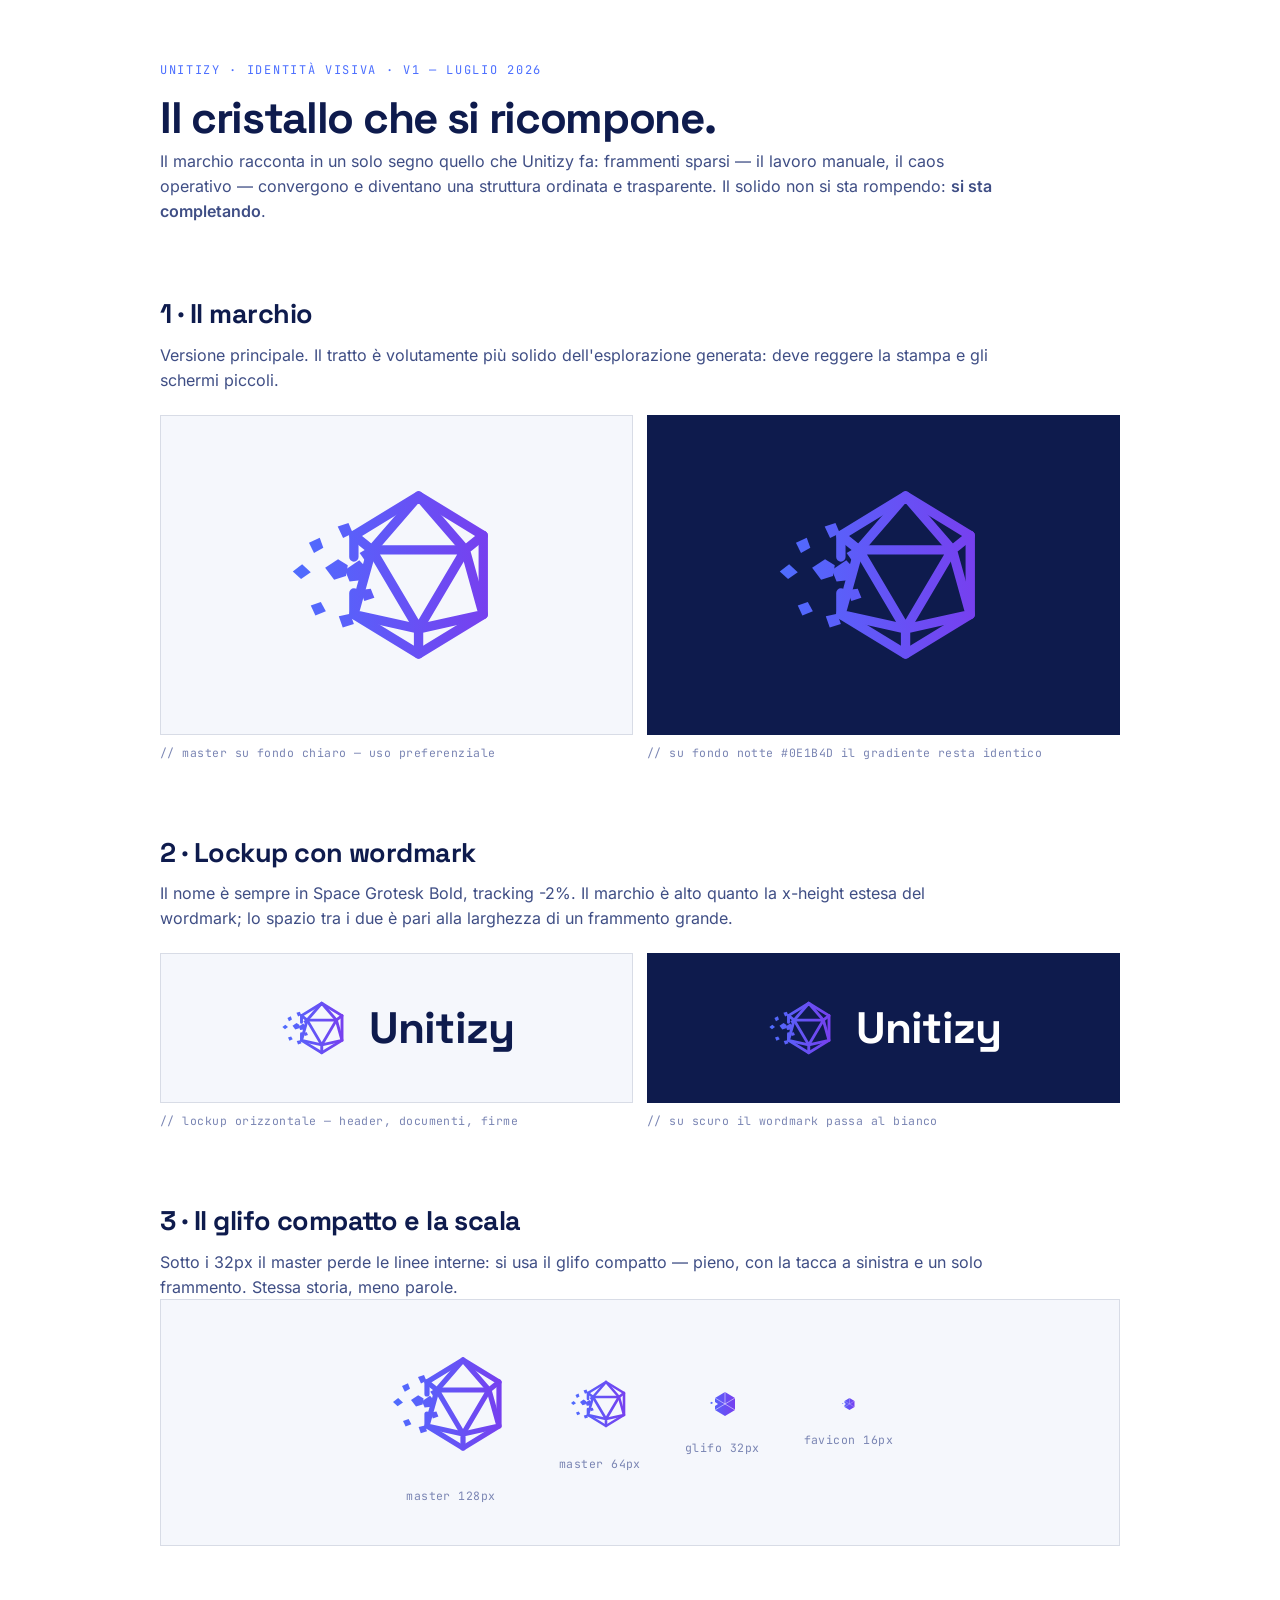
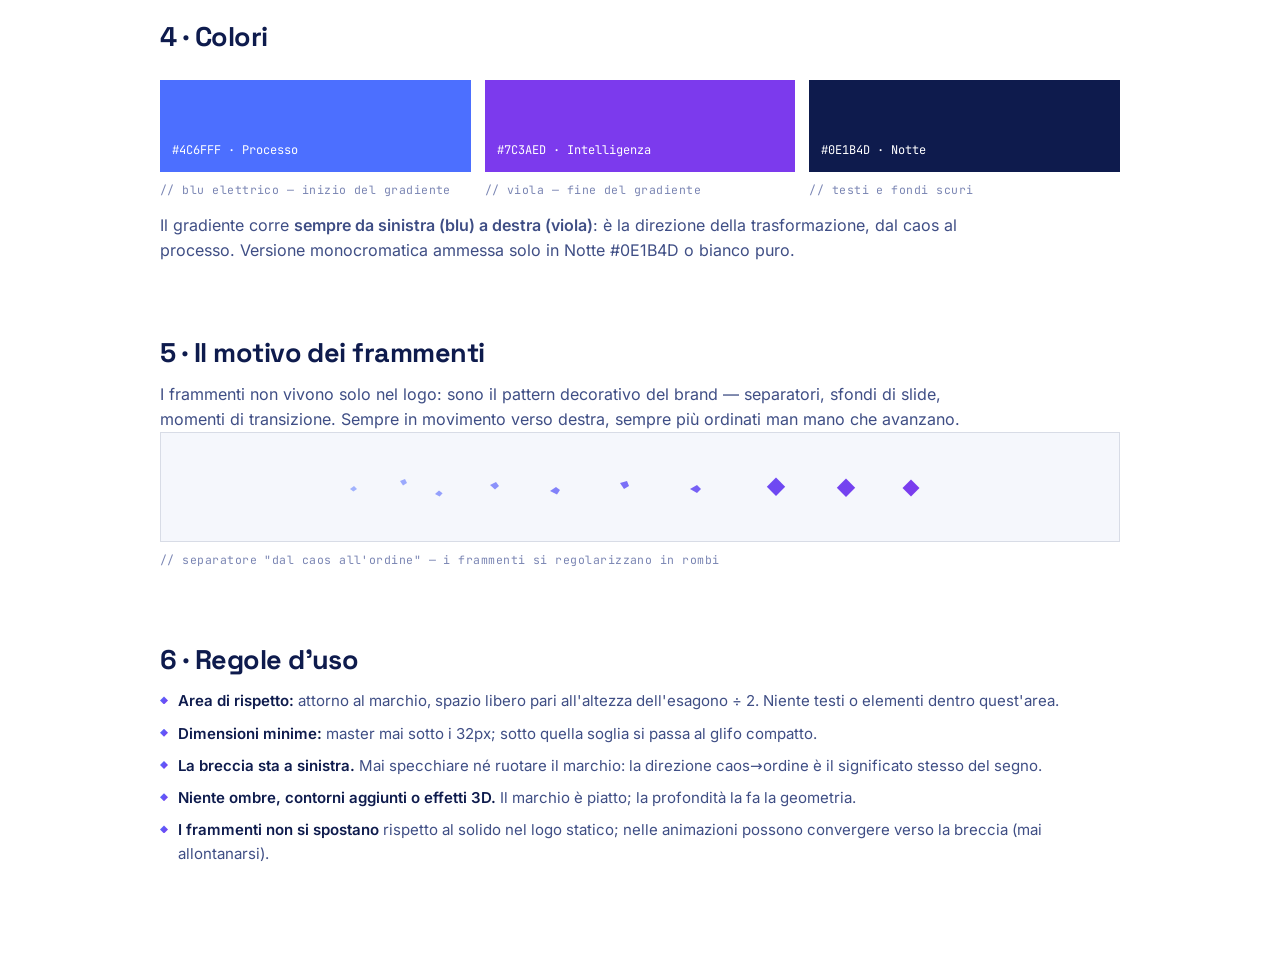
==== brand.html @ fbf6e2b4 "Nuova identità: marchio 'cristallo che si ricompone' + manuale brand - Glifo compatto in navbar, foo" ====
<!DOCTYPE html>
<html lang="it">
<head>
<meta charset="utf-8">
<meta name="viewport" content="width=device-width, initial-scale=1">
<meta name="robots" content="noindex">
<title>Unitizy — Modello di identità visiva</title>
<style>
@font-face{font-family:'Inter';font-style:normal;font-weight:400;font-display:swap;src:url(vendor/fonts/inter-400.woff2) format('woff2')}
@font-face{font-family:'Inter';font-style:normal;font-weight:600;font-display:swap;src:url(vendor/fonts/inter-600.woff2) format('woff2')}
@font-face{font-family:'JetBrains Mono';font-style:normal;font-weight:400;font-display:swap;src:url(vendor/fonts/jetbrains-mono-400.woff2) format('woff2')}
@font-face{font-family:'Space Grotesk';font-style:normal;font-weight:500;font-display:swap;src:url(vendor/fonts/space-grotesk-500.woff2) format('woff2')}
@font-face{font-family:'Space Grotesk';font-style:normal;font-weight:700;font-display:swap;src:url(vendor/fonts/space-grotesk-700.woff2) format('woff2')}
:root{--bg:#fff;--surface:#F5F7FC;--line:rgba(14,27,77,.12);--tx:#0E1B4D;--mut:#3F4E85;--dim:#7A85B3;--cy:#4C6FFF;--vi:#7C3AED;--grad:linear-gradient(120deg,#4C6FFF,#7C3AED);--dsp:'Space Grotesk',system-ui,sans-serif;--bd:'Inter',system-ui,sans-serif;--mo:'JetBrains Mono',ui-monospace,monospace}
*{box-sizing:border-box}
body{margin:0;background:var(--bg);color:var(--tx);font-family:var(--bd);-webkit-font-smoothing:antialiased;line-height:1.55}
main{max-width:1080px;margin:0 auto;padding:56px clamp(20px,5vw,60px) 90px}
h1{font-family:var(--dsp);font-weight:700;font-size:clamp(28px,4vw,44px);letter-spacing:-.03em;line-height:1.05;margin:14px 0 6px}
h2{font-family:var(--dsp);font-weight:700;font-size:clamp(20px,2.4vw,27px);letter-spacing:-.02em;margin:70px 0 6px}
.k{font-family:var(--mo);font-size:12px;letter-spacing:.14em;text-transform:uppercase;color:var(--cy)}
p.lead{color:var(--mut);max-width:52em;margin:8px 0 0}
.card{border:1px solid var(--line);background:var(--surface);padding:28px;display:flex;align-items:center;justify-content:center}
.dark{background:#0E1B4D}
.grid2{display:grid;grid-template-columns:1fr 1fr;gap:14px;margin-top:22px}
.grid3{display:grid;grid-template-columns:repeat(3,1fr);gap:14px;margin-top:22px}
.cap{font-family:var(--mo);font-size:11.5px;color:var(--dim);margin-top:9px;letter-spacing:.04em}
.sw{height:92px;display:flex;align-items:flex-end;padding:12px;color:#fff;font-family:var(--mo);font-size:12px}
.rule{display:flex;gap:10px;align-items:flex-start;margin:9px 0;color:var(--mut);font-size:15px}
.rule b{color:var(--tx)}
.dot{flex:none;margin-top:7px;width:8px;height:8px;background:var(--grad);clip-path:polygon(50% 0,100% 50%,50% 100%,0 50%)}
@media(max-width:720px){.grid2,.grid3{grid-template-columns:1fr}}
</style>
</head>
<body>
<main>
<span class="k">Unitizy · Identità visiva · v1 — luglio 2026</span>
<h1>Il cristallo che si ricompone.</h1>
<p class="lead">Il marchio racconta in un solo segno quello che Unitizy fa: frammenti sparsi — il lavoro manuale, il caos operativo — convergono e diventano una struttura ordinata e trasparente. Il solido non si sta rompendo: <b>si sta completando</b>.</p>

<!-- ══════════ MASTER ══════════ -->
<h2>1 · Il marchio</h2>
<p class="lead">Versione principale. Il tratto è volutamente più solido dell'esplorazione generata: deve reggere la stampa e gli schermi piccoli.</p>
<svg width="0" height="0" style="position:absolute" aria-hidden="true">
  <defs>
    <linearGradient id="ug" gradientUnits="userSpaceOnUse" x1="0" y1="32" x2="64" y2="32">
      <stop offset="0" stop-color="#4C6FFF"/><stop offset="1" stop-color="#7C3AED"/>
    </linearGradient>
    <!-- GLIFO MASTER: icosaedro outline con breccia a sinistra + frammenti in arrivo -->
    <g id="u-mark">
      <g fill="url(#ug)">
        <path d="M3 31l2.6-2 2.4 2.2-2.7 1.9z"/>
        <path d="M7.5 23l3-1.4 1 2.8-2.6 1.5z"/>
        <path d="M8 40.5l2.8-1 1.4 2.6-2.9 1.2z"/>
        <path d="M12 30l3.6-2.4 2.7 1.7-.5 3-3.3 1z"/>
        <path d="M15.5 18.5l3-1 1.2 2.9-2.7 1.3z"/>
        <path d="M15.8 43.5l3.2-.7 1 2.8-3.1 1z"/>
        <path d="M17.5 30.6l4-2.7 2.2 2.3-1.3 3.2-3.6.4z"/>
        <path d="M21.6 25.9l2.7-1.6 1.5 2.4-2.5 1.6z"/>
        <path d="M21.8 36.2l2.9-.4 1 2.5-2.8.9z"/>
      </g>
      <g fill="none" stroke="url(#ug)" stroke-width="2.6" stroke-linejoin="round" stroke-linecap="round">
        <path d="M38 10 L56 21 L56 43 L38 54 L20 43 L20 37 M20 27 L20 21 L38 10"/>
        <path d="M25 25 L51 25 L38 47 Z"/>
        <path d="M38 10 L25 25 M38 10 L51 25 M20 21 L25 25 M56 21 L51 25 M20 43 L25 25 M20 43 L38 47 M38 54 L38 47 M56 43 L38 47 M56 43 L51 25"/>
      </g>
    </g>
    <!-- GLIFO COMPATTO (favicon / dimensioni piccole): pieno, con tacca -->
    <g id="u-glyph">
      <path d="M38 8 L58 20 V44 L38 56 L18 44 V36 L24 32 L18 28 V20 Z" fill="url(#ug)"/>
      <path d="M38 8 V32 M38 32 L18 44 M38 32 L58 44 M38 32 L18 20 M38 32 L58 20" stroke="#fff" stroke-opacity=".5" stroke-width="2" fill="none"/>
      <path d="M8 30l3.4-2.4 2.6 2.4-3 2.2z" fill="url(#ug)"/>
    </g>
  </defs>
</svg>
<div class="grid2">
  <div>
    <div class="card" style="padding:44px"><svg width="230" height="230" viewBox="0 0 64 64" role="img" aria-label="Marchio Unitizy"><use href="#u-mark"/></svg></div>
    <div class="cap">// master su fondo chiaro — uso preferenziale</div>
  </div>
  <div>
    <div class="card dark" style="padding:44px"><svg width="230" height="230" viewBox="0 0 64 64"><use href="#u-mark"/></svg></div>
    <div class="cap">// su fondo notte #0E1B4D il gradiente resta identico</div>
  </div>
</div>

<!-- ══════════ LOCKUP ══════════ -->
<h2>2 · Lockup con wordmark</h2>
<p class="lead">Il nome è sempre in Space Grotesk Bold, tracking -2%. Il marchio è alto quanto la x-height estesa del wordmark; lo spazio tra i due è pari alla larghezza di un frammento grande.</p>
<div class="grid2">
  <div>
    <div class="card" style="gap:18px;padding:38px">
      <svg width="72" height="72" viewBox="0 0 64 64"><use href="#u-mark"/></svg>
      <span style="font-family:var(--dsp);font-weight:700;font-size:44px;letter-spacing:-.02em">Unitizy</span>
    </div>
    <div class="cap">// lockup orizzontale — header, documenti, firme</div>
  </div>
  <div>
    <div class="card dark" style="gap:18px;padding:38px">
      <svg width="72" height="72" viewBox="0 0 64 64"><use href="#u-mark"/></svg>
      <span style="font-family:var(--dsp);font-weight:700;font-size:44px;letter-spacing:-.02em;color:#fff">Unitizy</span>
    </div>
    <div class="cap">// su scuro il wordmark passa al bianco</div>
  </div>
</div>

<!-- ══════════ SCALA ══════════ -->
<h2>3 · Il glifo compatto e la scala</h2>
<p class="lead">Sotto i 32px il master perde le linee interne: si usa il glifo compatto — pieno, con la tacca a sinistra e un solo frammento. Stessa storia, meno parole.</p>
<div class="card" style="gap:44px;padding:40px;flex-wrap:wrap">
  <span style="display:flex;flex-direction:column;align-items:center;gap:10px"><svg width="128" height="128" viewBox="0 0 64 64"><use href="#u-mark"/></svg><span class="cap">master 128px</span></span>
  <span style="display:flex;flex-direction:column;align-items:center;gap:10px"><svg width="64" height="64" viewBox="0 0 64 64"><use href="#u-mark"/></svg><span class="cap">master 64px</span></span>
  <span style="display:flex;flex-direction:column;align-items:center;gap:10px"><svg width="32" height="32" viewBox="0 0 64 64"><use href="#u-glyph"/></svg><span class="cap">glifo 32px</span></span>
  <span style="display:flex;flex-direction:column;align-items:center;gap:10px"><svg width="16" height="16" viewBox="0 0 64 64"><use href="#u-glyph"/></svg><span class="cap">favicon 16px</span></span>
</div>

<!-- ══════════ COLORI ══════════ -->
<h2>4 · Colori</h2>
<div class="grid3">
  <div><div class="sw" style="background:#4C6FFF">#4C6FFF · Processo</div><div class="cap">// blu elettrico — inizio del gradiente</div></div>
  <div><div class="sw" style="background:#7C3AED">#7C3AED · Intelligenza</div><div class="cap">// viola — fine del gradiente</div></div>
  <div><div class="sw" style="background:#0E1B4D">#0E1B4D · Notte</div><div class="cap">// testi e fondi scuri</div></div>
</div>
<p class="lead" style="margin-top:14px">Il gradiente corre <b>sempre da sinistra (blu) a destra (viola)</b>: è la direzione della trasformazione, dal caos al processo. Versione monocromatica ammessa solo in Notte #0E1B4D o bianco puro.</p>

<!-- ══════════ MOTIF ══════════ -->
<h2>5 · Il motivo dei frammenti</h2>
<p class="lead">I frammenti non vivono solo nel logo: sono il pattern decorativo del brand — separatori, sfondi di slide, momenti di transizione. Sempre in movimento verso destra, sempre più ordinati man mano che avanzano.</p>
<div class="card" style="padding:34px">
  <svg width="100%" height="40" viewBox="0 0 600 40" preserveAspectRatio="xMidYMid meet">
    <defs><linearGradient id="mg" gradientUnits="userSpaceOnUse" x1="0" y1="20" x2="600" y2="20"><stop offset="0" stop-color="#4C6FFF"/><stop offset="1" stop-color="#7C3AED"/></linearGradient></defs>
    <g fill="url(#mg)">
      <path d="M10 22l4-3 3 3-3.6 2.6z" opacity=".5"/><path d="M60 14l5-2 2 4-4 2.4z" opacity=".55"/><path d="M95 27l4-3.4 3.6 2.6-3 3.4z" opacity=".6"/><path d="M150 18l6-3 3 4-4 3.4z" opacity=".68"/><path d="M210 24l6-4 4 3-3 4.4z" opacity=".76"/><path d="M280 16l7-2 2 5-5 3z" opacity=".84"/><path d="M350 22l7-4 4 4-4 4z" opacity=".9"/>
      <rect x="430" y="13" width="13" height="13" transform="rotate(45 436 19)"/><rect x="500" y="14" width="13" height="13" transform="rotate(45 506 20)"/><rect x="565" y="15" width="12" height="12" transform="rotate(45 571 21)"/>
    </g>
  </svg>
</div>
<div class="cap">// separatore "dal caos all'ordine" — i frammenti si regolarizzano in rombi</div>

<!-- ══════════ REGOLE ══════════ -->
<h2>6 · Regole d'uso</h2>
<div class="rule"><span class="dot"></span><span><b>Area di rispetto:</b> attorno al marchio, spazio libero pari all'altezza dell'esagono ÷ 2. Niente testi o elementi dentro quest'area.</span></div>
<div class="rule"><span class="dot"></span><span><b>Dimensioni minime:</b> master mai sotto i 32px; sotto quella soglia si passa al glifo compatto.</span></div>
<div class="rule"><span class="dot"></span><span><b>La breccia sta a sinistra.</b> Mai specchiare né ruotare il marchio: la direzione caos→ordine è il significato stesso del segno.</span></div>
<div class="rule"><span class="dot"></span><span><b>Niente ombre, contorni aggiunti o effetti 3D.</b> Il marchio è piatto; la profondità la fa la geometria.</span></div>
<div class="rule"><span class="dot"></span><span><b>I frammenti non si spostano</b> rispetto al solido nel logo statico; nelle animazioni possono convergere verso la breccia (mai allontanarsi).</span></div>
</main>
</body>
</html>
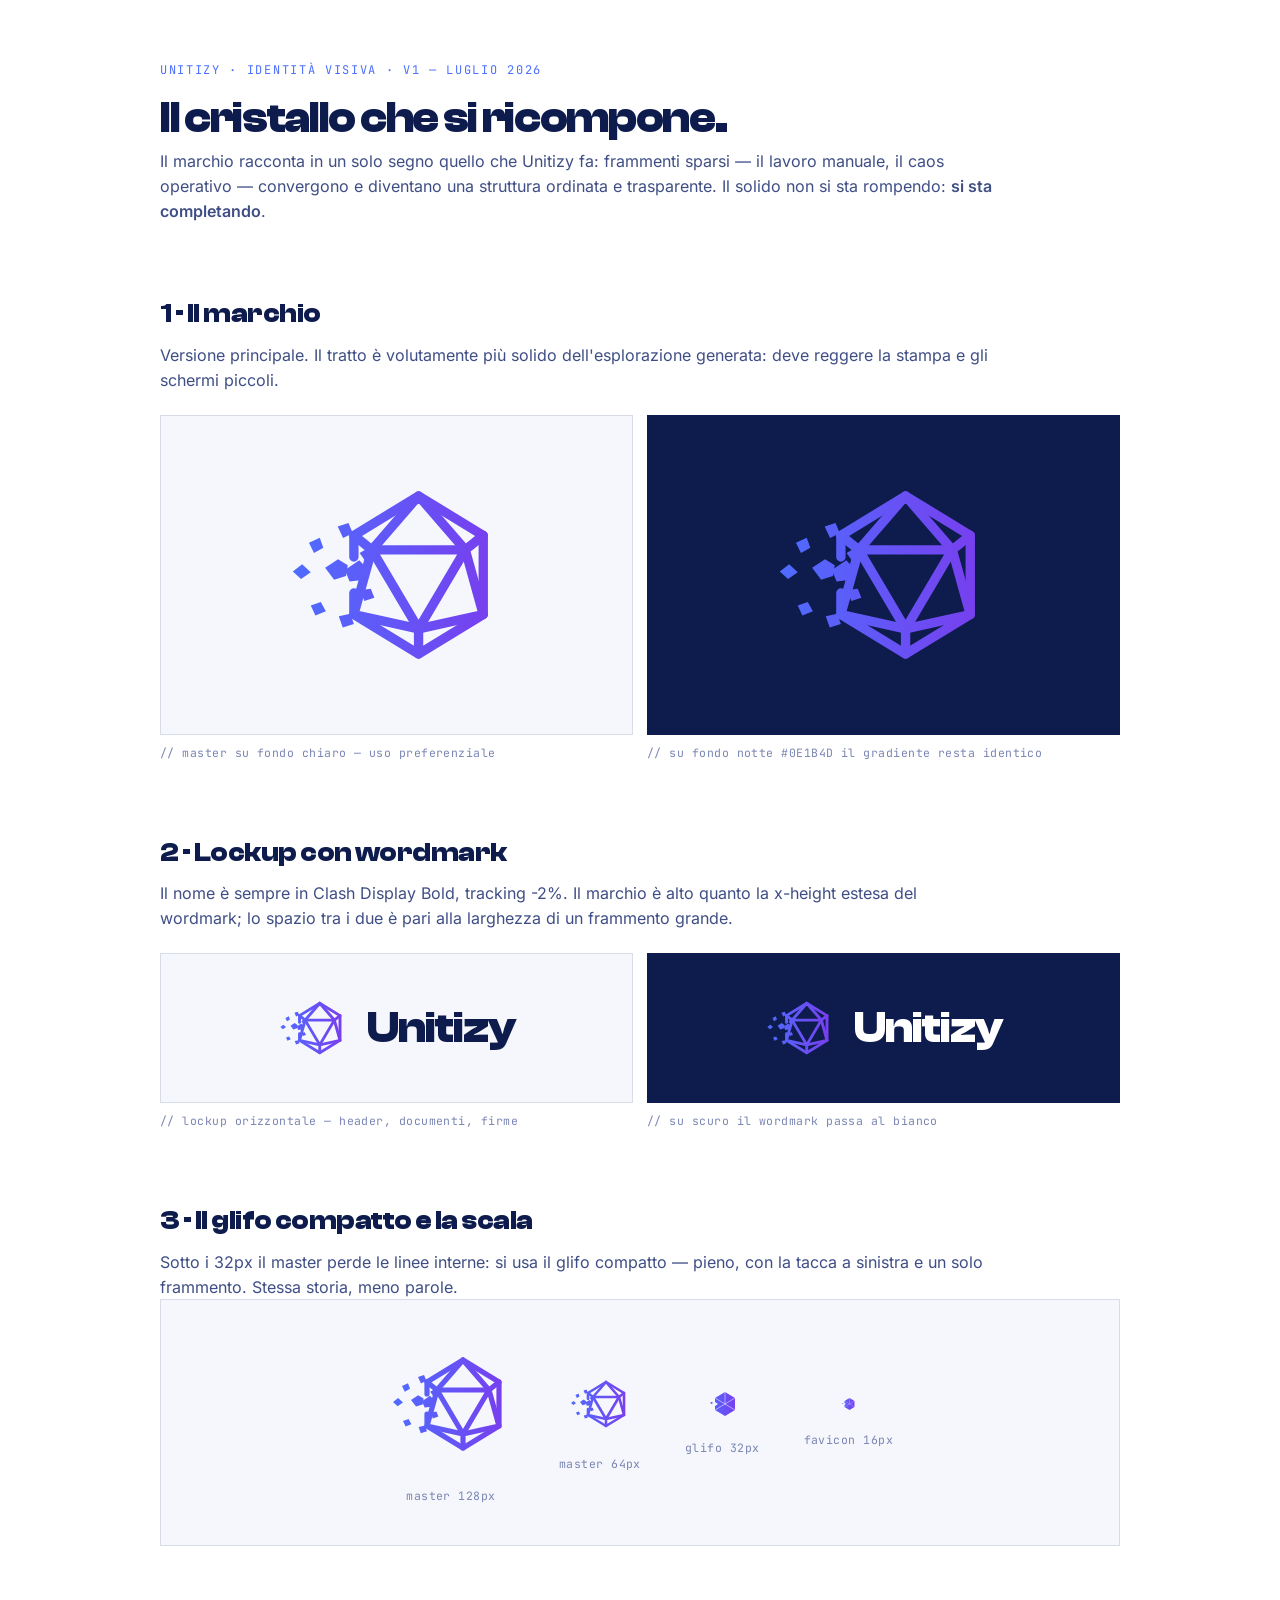
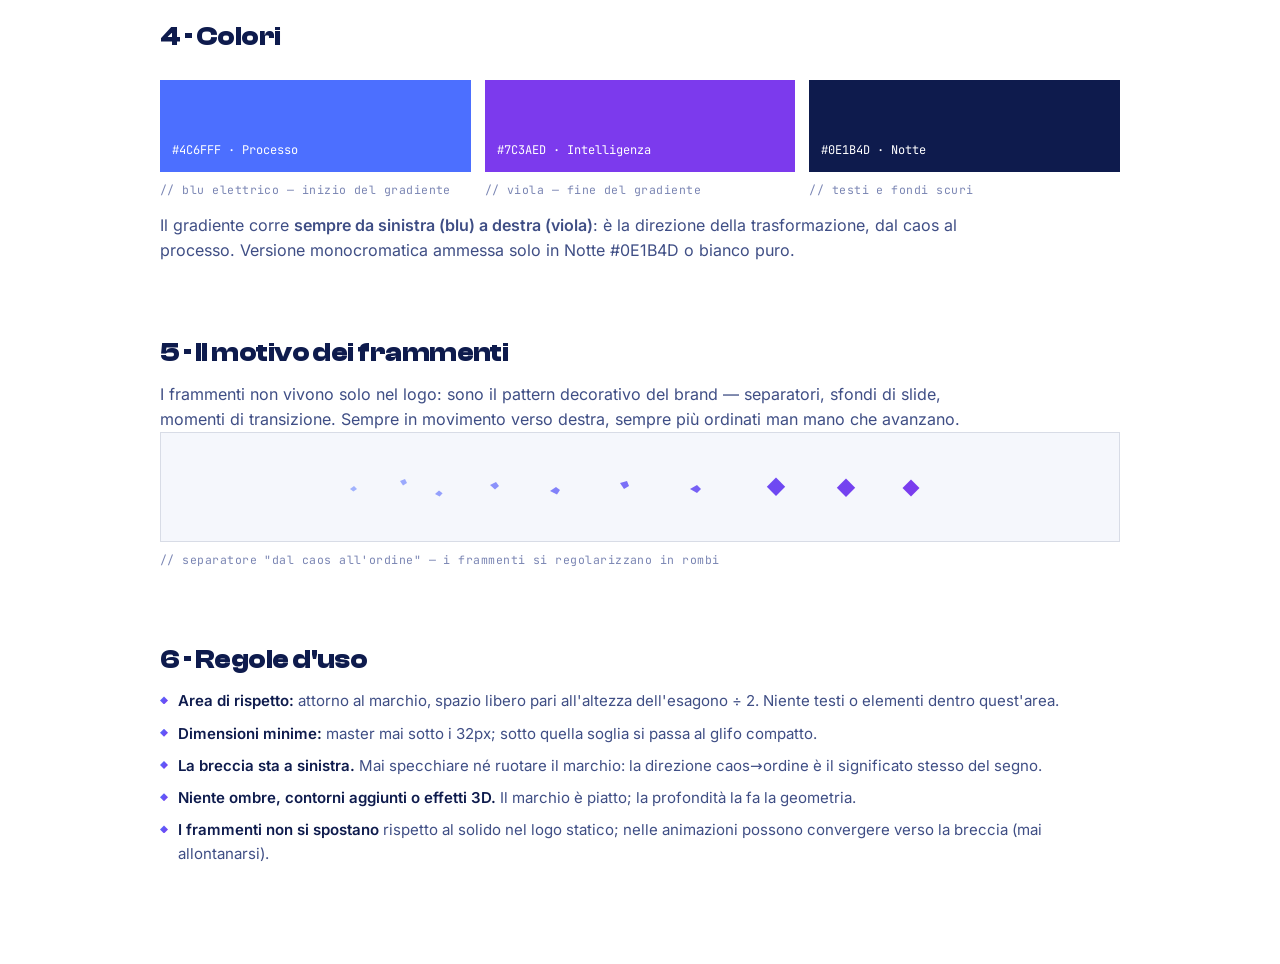
==== commit dc46d099: "Hero centrata, display font Clash Display e logo navbar animato (regola 5) - Hero a colonna centrata" ====
--- a/brand.html
+++ b/brand.html
@@ -9,9 +9,9 @@
 @font-face{font-family:'Inter';font-style:normal;font-weight:400;font-display:swap;src:url(vendor/fonts/inter-400.woff2) format('woff2')}
 @font-face{font-family:'Inter';font-style:normal;font-weight:600;font-display:swap;src:url(vendor/fonts/inter-600.woff2) format('woff2')}
 @font-face{font-family:'JetBrains Mono';font-style:normal;font-weight:400;font-display:swap;src:url(vendor/fonts/jetbrains-mono-400.woff2) format('woff2')}
-@font-face{font-family:'Space Grotesk';font-style:normal;font-weight:500;font-display:swap;src:url(vendor/fonts/space-grotesk-500.woff2) format('woff2')}
-@font-face{font-family:'Space Grotesk';font-style:normal;font-weight:700;font-display:swap;src:url(vendor/fonts/space-grotesk-700.woff2) format('woff2')}
-:root{--bg:#fff;--surface:#F5F7FC;--line:rgba(14,27,77,.12);--tx:#0E1B4D;--mut:#3F4E85;--dim:#7A85B3;--cy:#4C6FFF;--vi:#7C3AED;--grad:linear-gradient(120deg,#4C6FFF,#7C3AED);--dsp:'Space Grotesk',system-ui,sans-serif;--bd:'Inter',system-ui,sans-serif;--mo:'JetBrains Mono',ui-monospace,monospace}
+@font-face{font-family:'Clash Display';font-style:normal;font-weight:500;font-display:swap;src:url(vendor/fonts/clash-display-500.woff2) format('woff2')}
+@font-face{font-family:'Clash Display';font-style:normal;font-weight:700;font-display:swap;src:url(vendor/fonts/clash-display-700.woff2) format('woff2')}
+:root{--bg:#fff;--surface:#F5F7FC;--line:rgba(14,27,77,.12);--tx:#0E1B4D;--mut:#3F4E85;--dim:#7A85B3;--cy:#4C6FFF;--vi:#7C3AED;--grad:linear-gradient(120deg,#4C6FFF,#7C3AED);--dsp:'Clash Display',system-ui,sans-serif;--bd:'Inter',system-ui,sans-serif;--mo:'JetBrains Mono',ui-monospace,monospace}
 *{box-sizing:border-box}
 body{margin:0;background:var(--bg);color:var(--tx);font-family:var(--bd);-webkit-font-smoothing:antialiased;line-height:1.55}
 main{max-width:1080px;margin:0 auto;padding:56px clamp(20px,5vw,60px) 90px}
@@ -85,7 +85,7 @@
 
 <!-- ══════════ LOCKUP ══════════ -->
 <h2>2 · Lockup con wordmark</h2>
-<p class="lead">Il nome è sempre in Space Grotesk Bold, tracking -2%. Il marchio è alto quanto la x-height estesa del wordmark; lo spazio tra i due è pari alla larghezza di un frammento grande.</p>
+<p class="lead">Il nome è sempre in Clash Display Bold, tracking -2%. Il marchio è alto quanto la x-height estesa del wordmark; lo spazio tra i due è pari alla larghezza di un frammento grande.</p>
 <div class="grid2">
   <div>
     <div class="card" style="gap:18px;padding:38px">
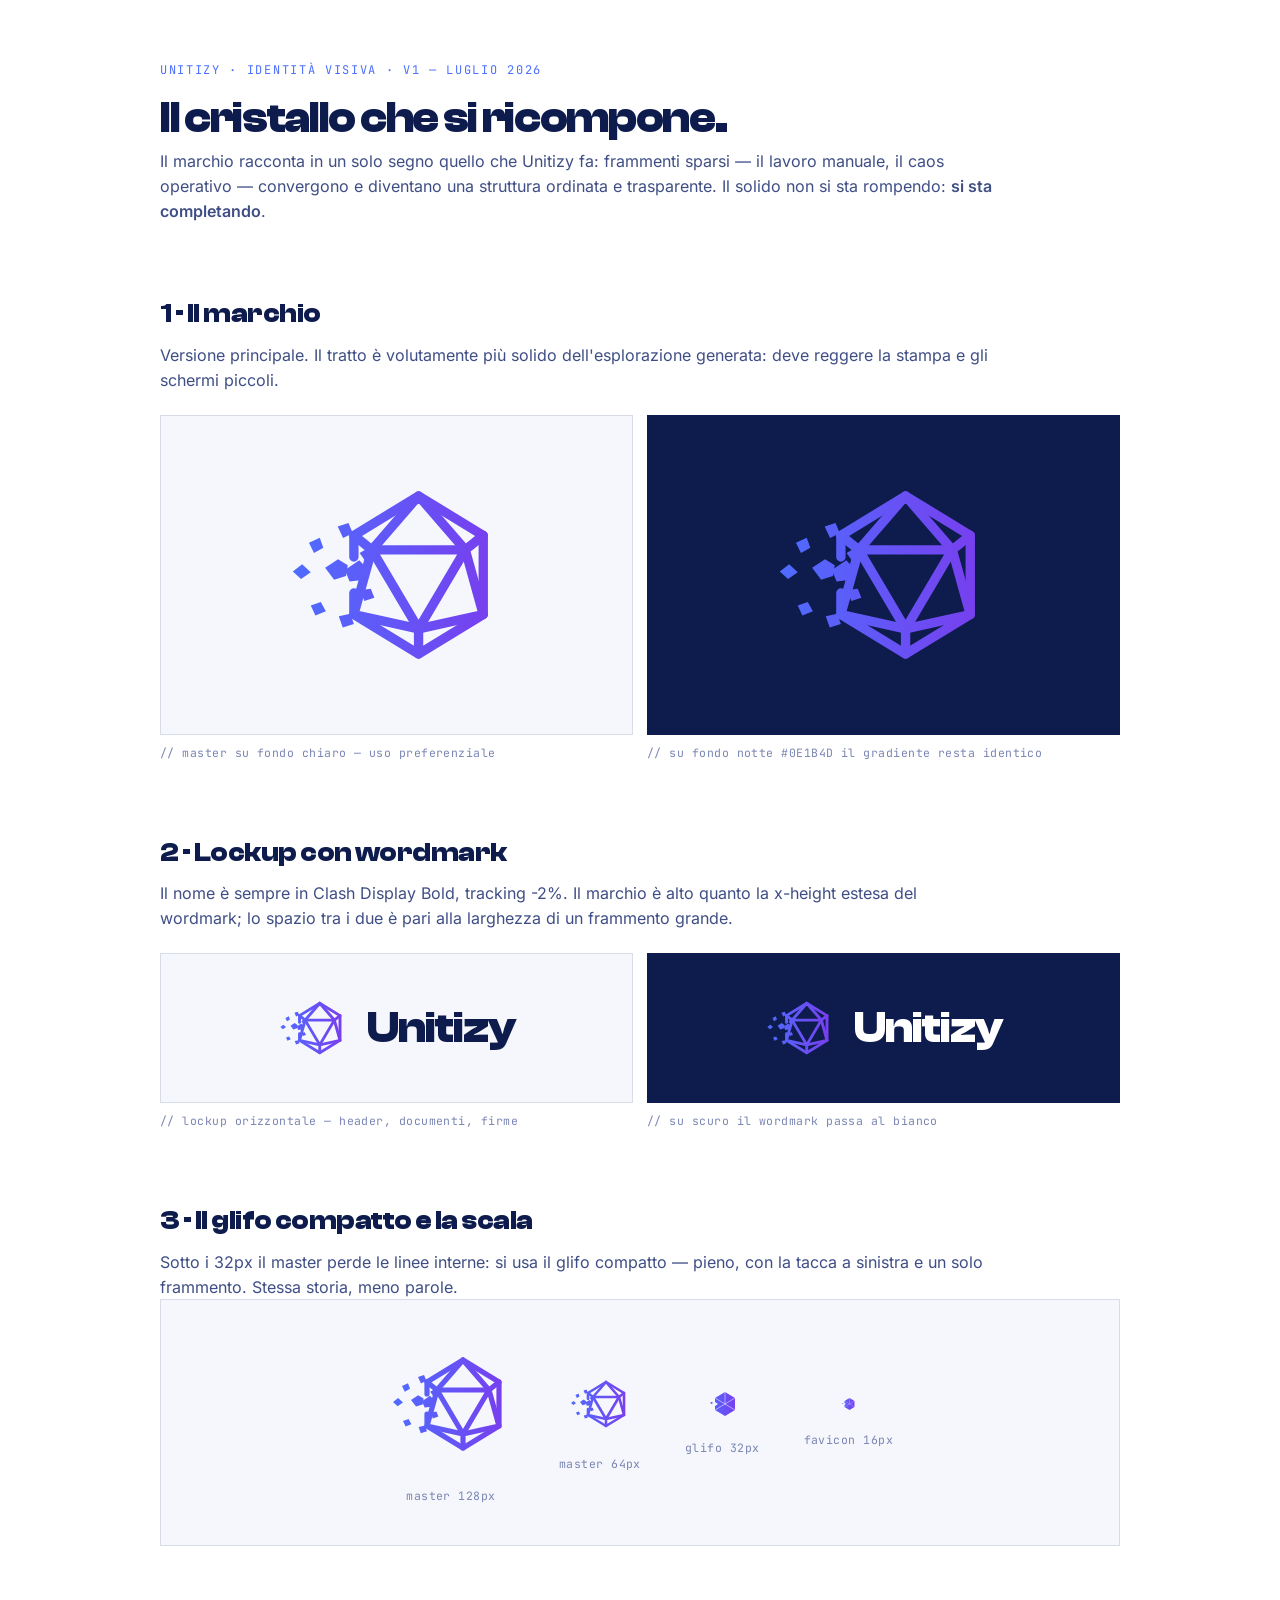
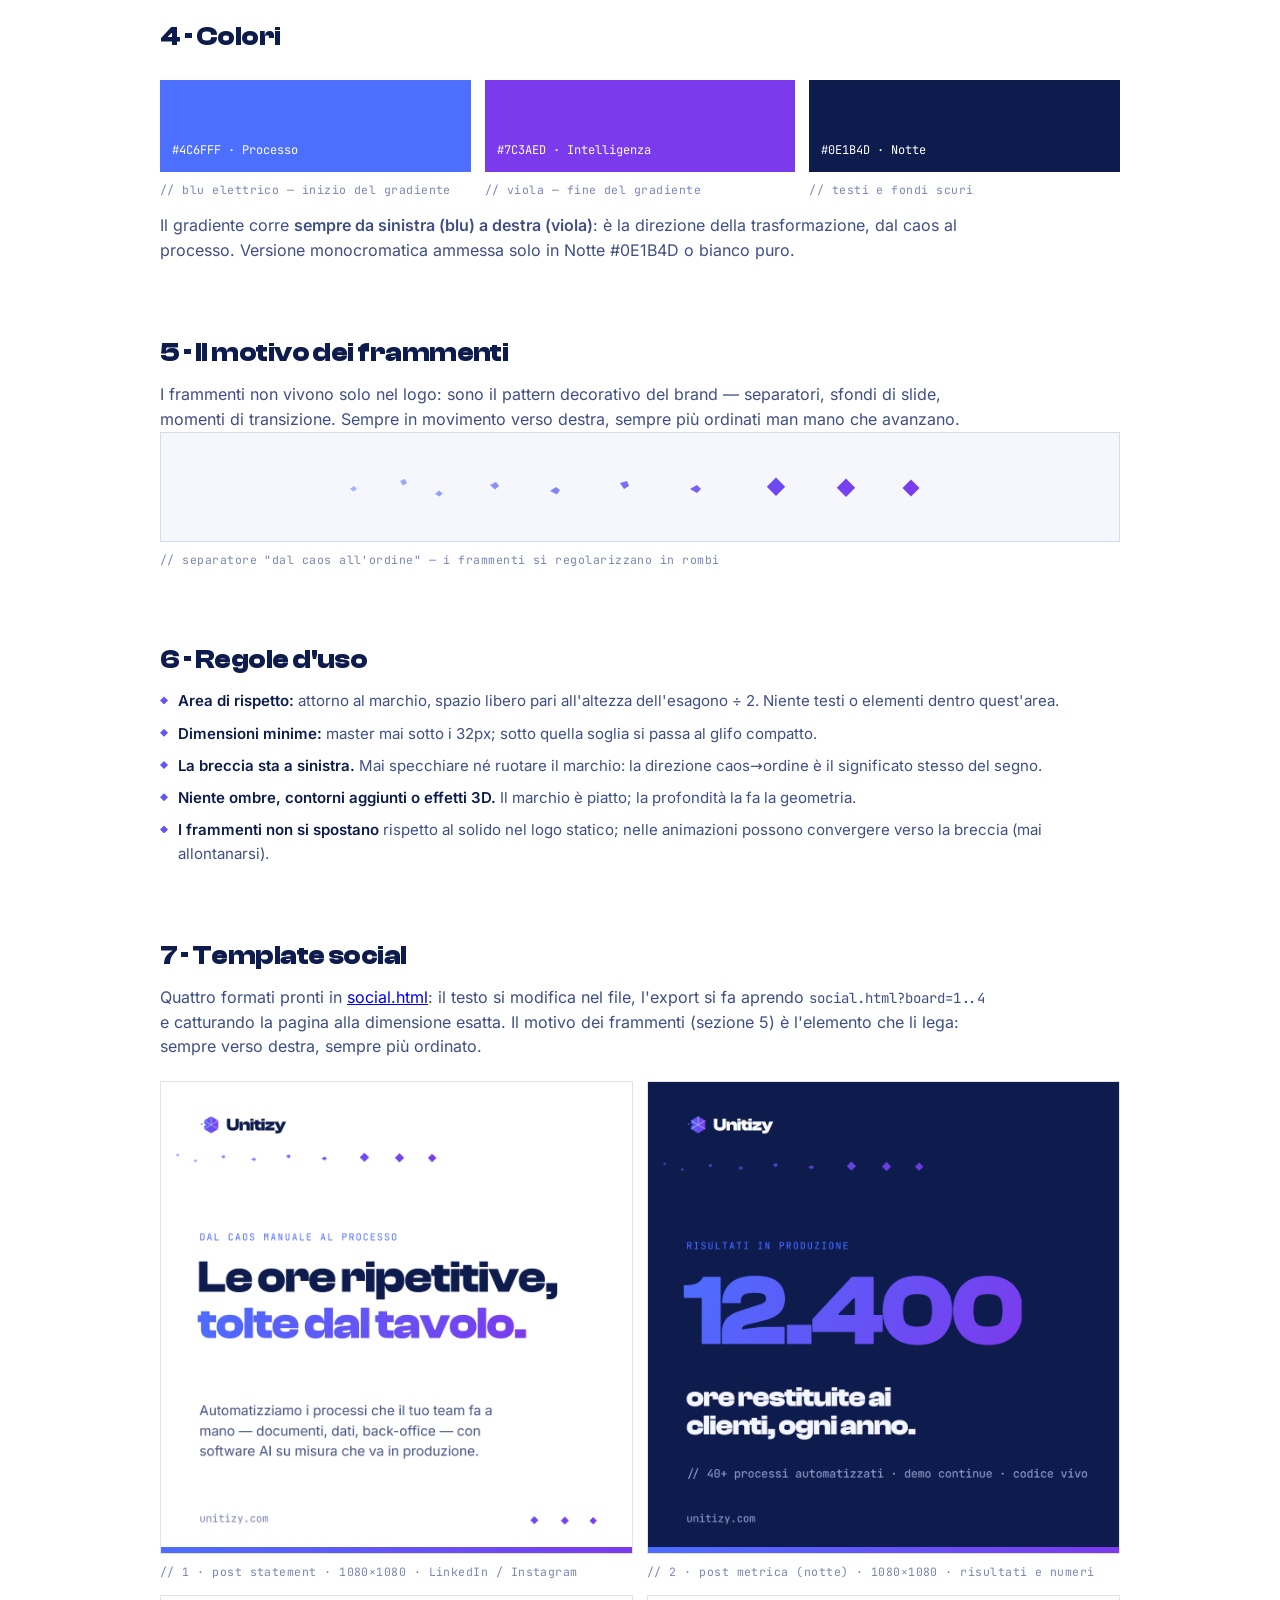
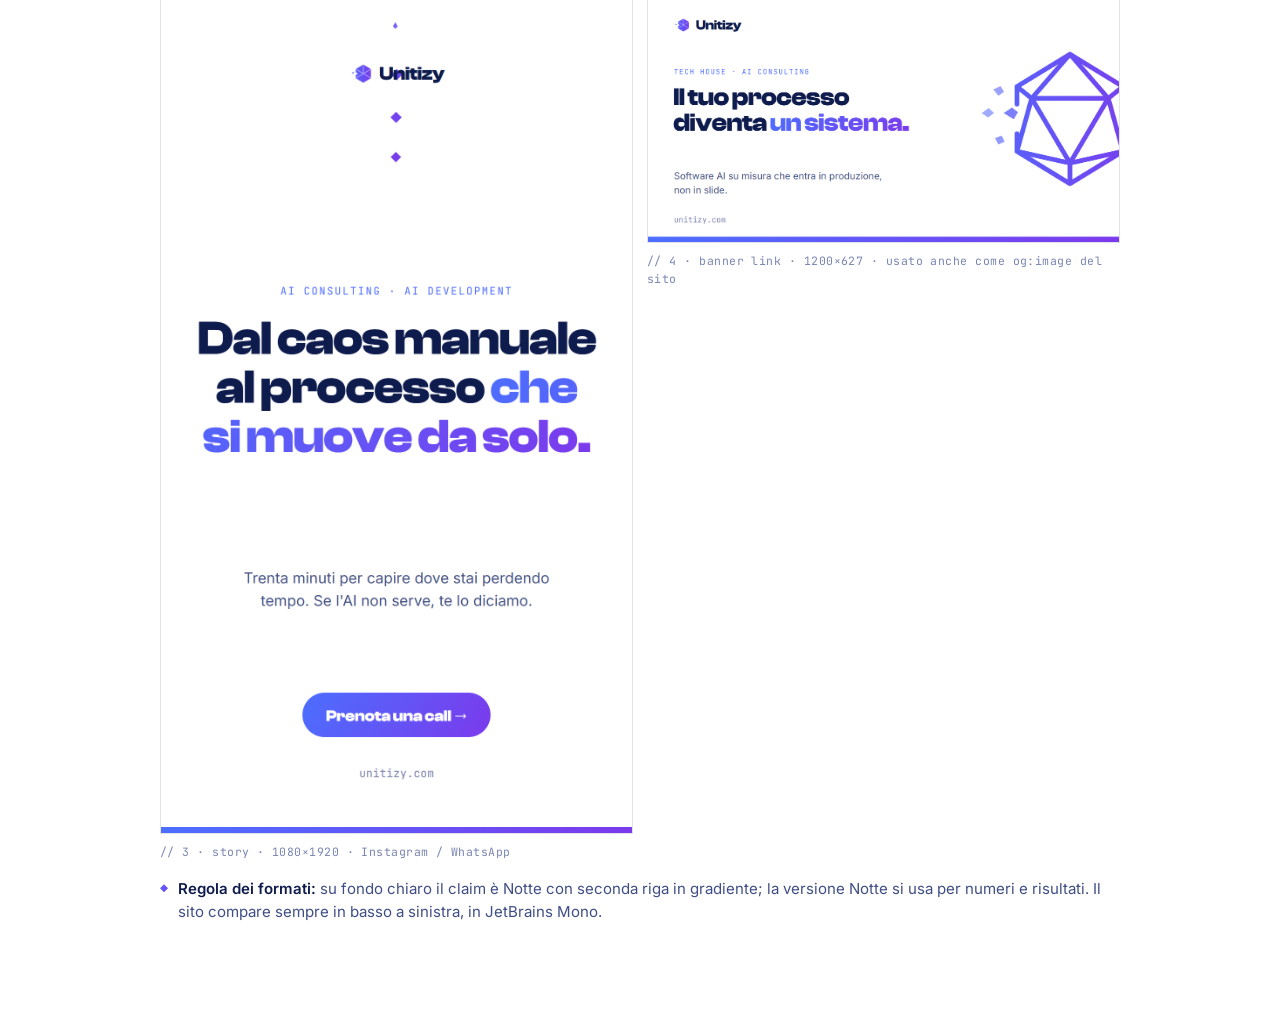
==== commit 1c7e9b61: "Brand manual: sezione 7 template social + meta Open Graph sul sito - brand.html documenta i 4 format" ====
--- a/brand.html
+++ b/brand.html
@@ -143,6 +143,17 @@
 <div class="rule"><span class="dot"></span><span><b>La breccia sta a sinistra.</b> Mai specchiare né ruotare il marchio: la direzione caos→ordine è il significato stesso del segno.</span></div>
 <div class="rule"><span class="dot"></span><span><b>Niente ombre, contorni aggiunti o effetti 3D.</b> Il marchio è piatto; la profondità la fa la geometria.</span></div>
 <div class="rule"><span class="dot"></span><span><b>I frammenti non si spostano</b> rispetto al solido nel logo statico; nelle animazioni possono convergere verso la breccia (mai allontanarsi).</span></div>
+
+<!-- ══════════ TEMPLATE SOCIAL ══════════ -->
+<h2>7 · Template social</h2>
+<p class="lead">Quattro formati pronti in <a href="social.html">social.html</a>: il testo si modifica nel file, l'export si fa aprendo <span style="font-family:var(--mo);font-size:14px">social.html?board=1..4</span> e catturando la pagina alla dimensione esatta. Il motivo dei frammenti (sezione 5) è l'elemento che li lega: sempre verso destra, sempre più ordinato.</p>
+<div class="grid2">
+  <div><a href="social.html?board=1"><img src="assets/social/unitizy-social-post-statement.png" alt="Post statement 1080×1080" style="width:100%;display:block;border:1px solid var(--line)"></a><div class="cap">// 1 · post statement · 1080×1080 · LinkedIn / Instagram</div></div>
+  <div><a href="social.html?board=2"><img src="assets/social/unitizy-social-post-metrica.png" alt="Post metrica 1080×1080" style="width:100%;display:block;border:1px solid var(--line)"></a><div class="cap">// 2 · post metrica (notte) · 1080×1080 · risultati e numeri</div></div>
+  <div><a href="social.html?board=3"><img src="assets/social/unitizy-social-story.png" alt="Story 1080×1920" style="width:100%;display:block;border:1px solid var(--line)"></a><div class="cap">// 3 · story · 1080×1920 · Instagram / WhatsApp</div></div>
+  <div><a href="social.html?board=4"><img src="assets/social/unitizy-social-banner-link.png" alt="Banner link 1200×627" style="width:100%;display:block;border:1px solid var(--line)"></a><div class="cap">// 4 · banner link · 1200×627 · usato anche come og:image del sito</div></div>
+</div>
+<div class="rule" style="margin-top:16px"><span class="dot"></span><span><b>Regola dei formati:</b> su fondo chiaro il claim è Notte con seconda riga in gradiente; la versione Notte si usa per numeri e risultati. Il sito compare sempre in basso a sinistra, in JetBrains Mono.</span></div>
 </main>
 </body>
 </html>
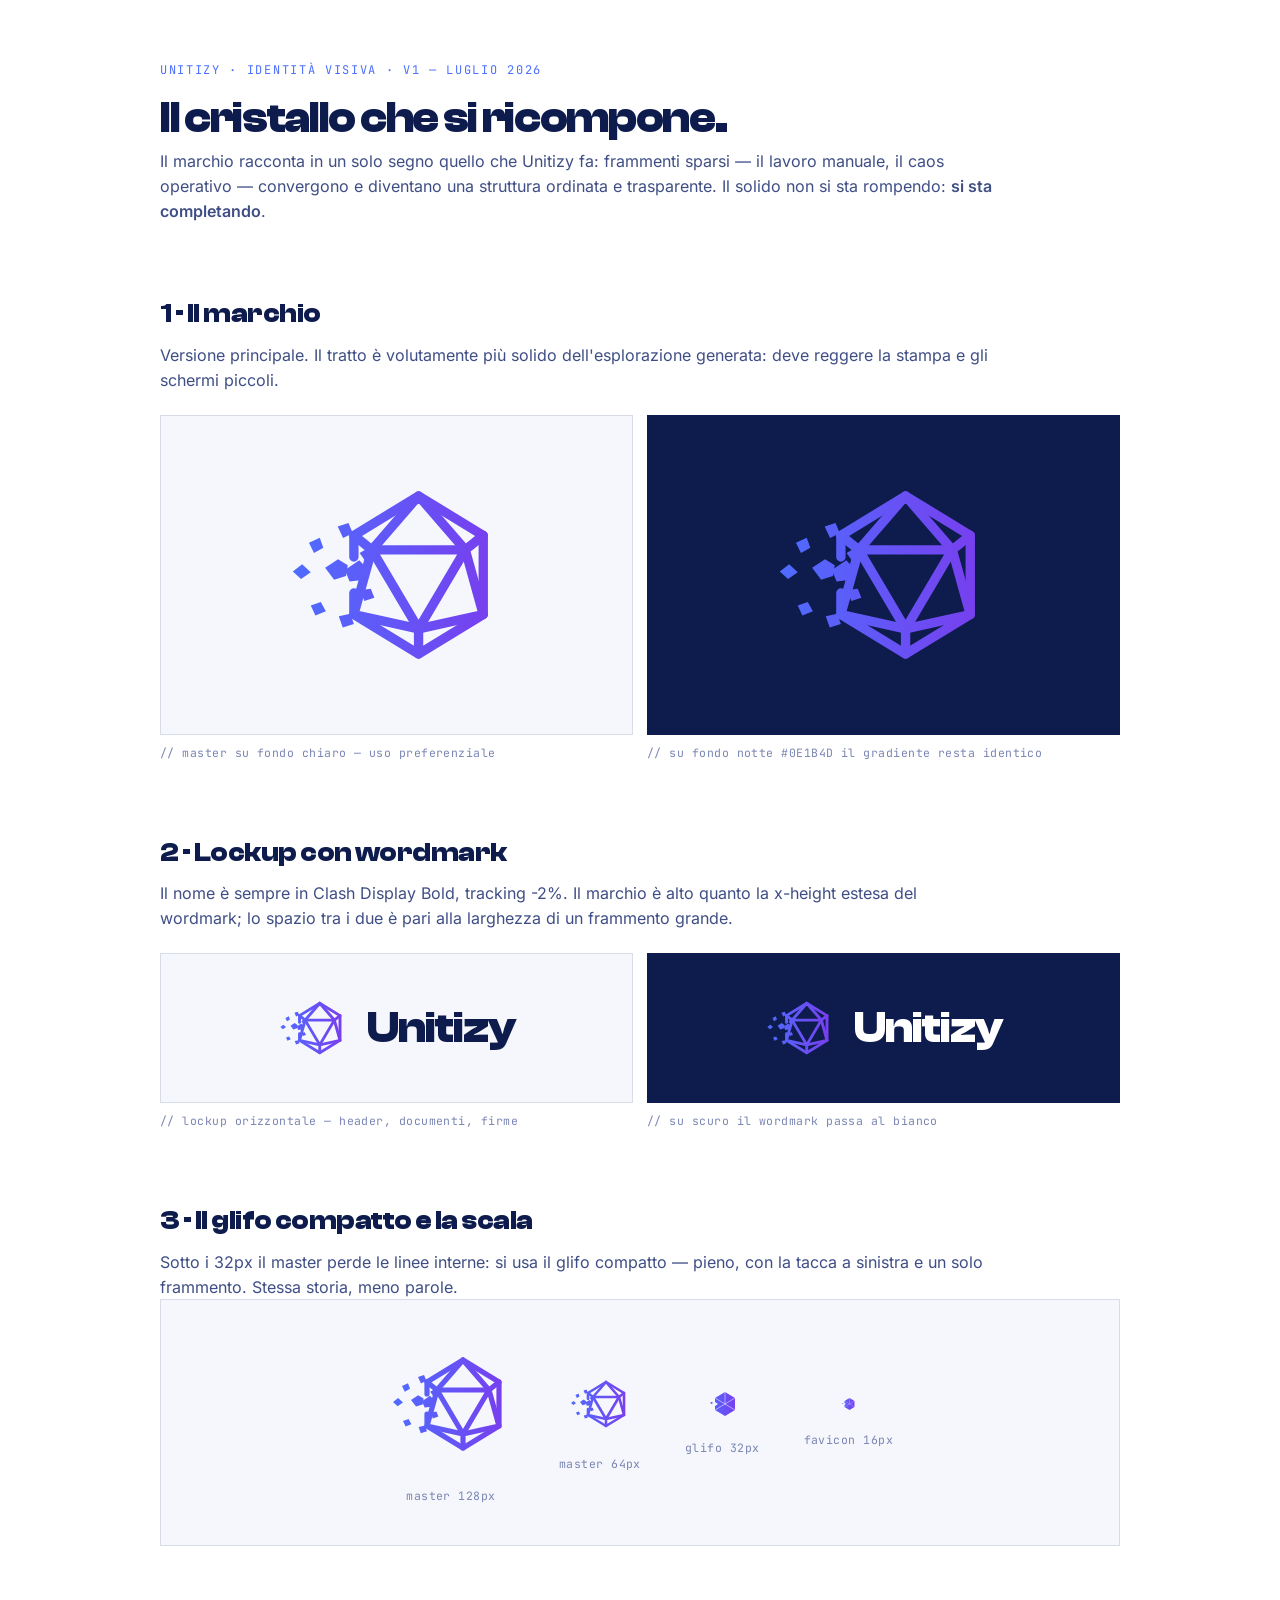
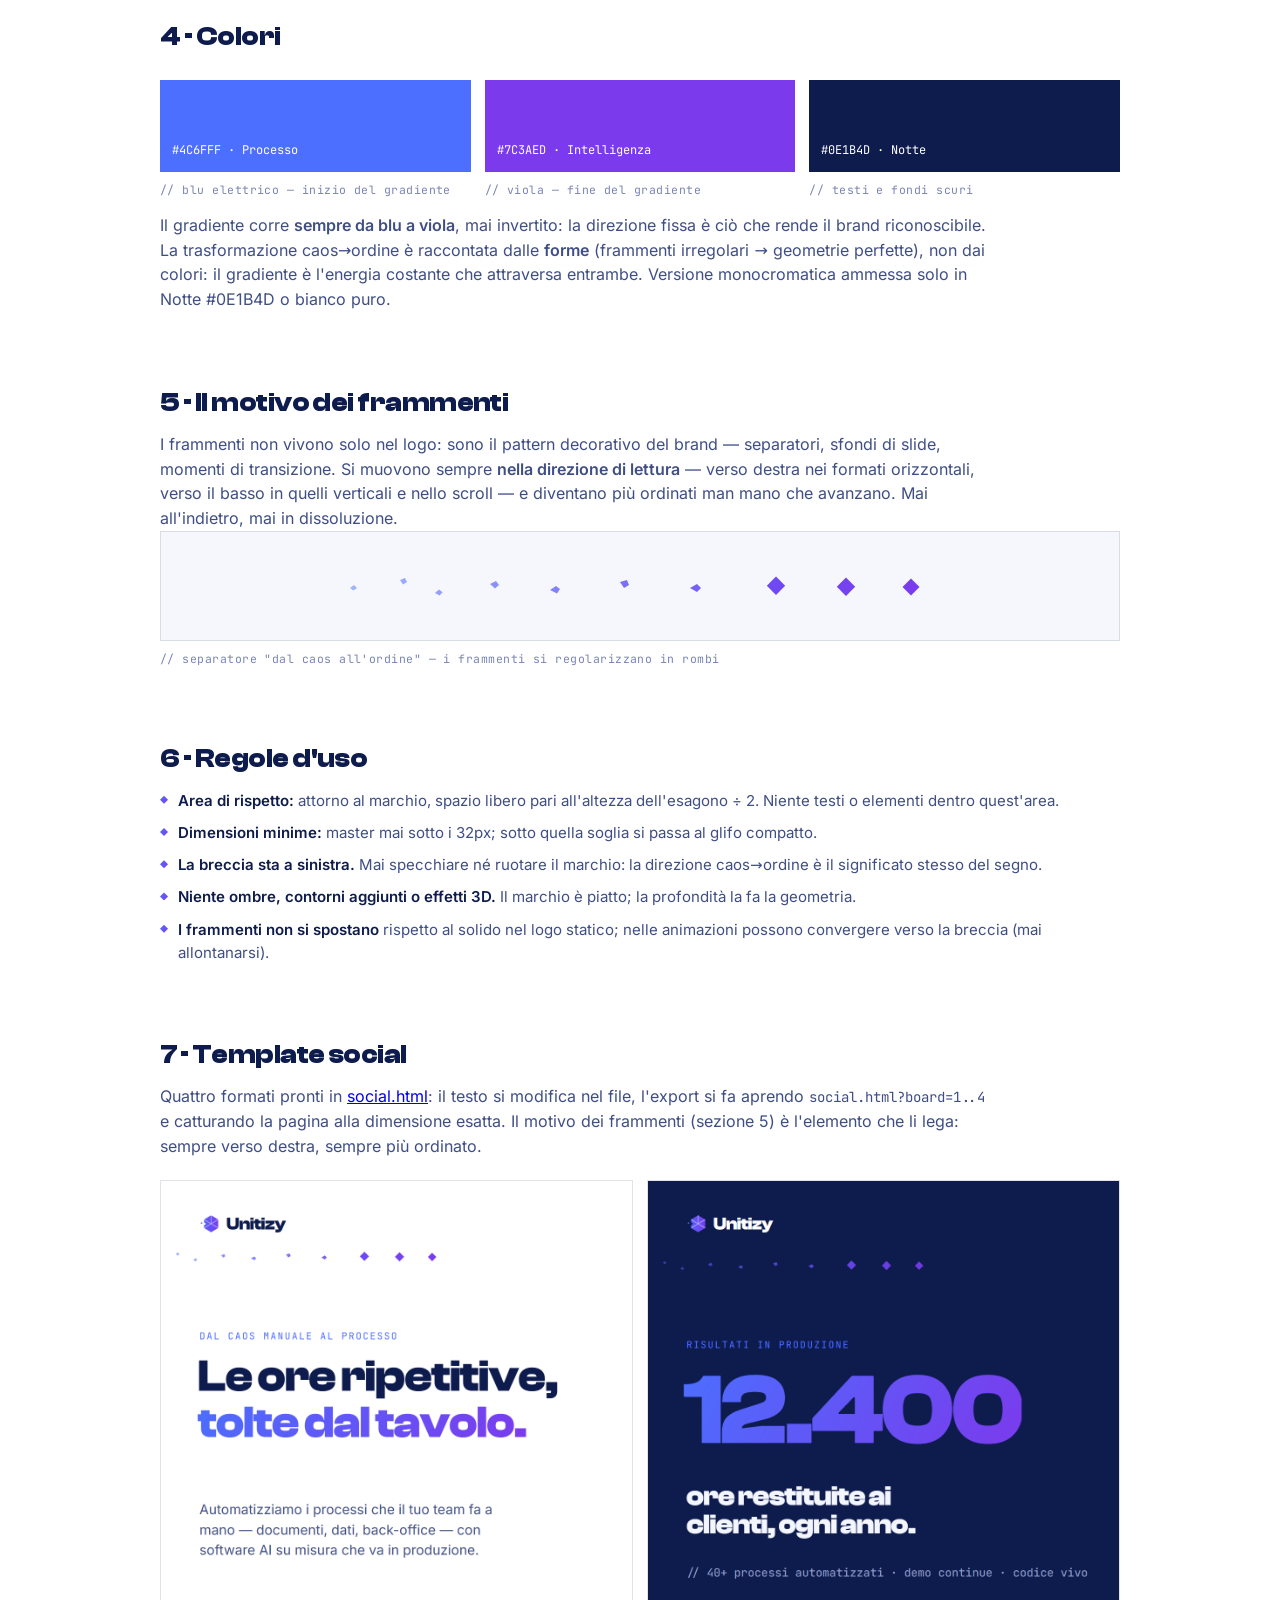
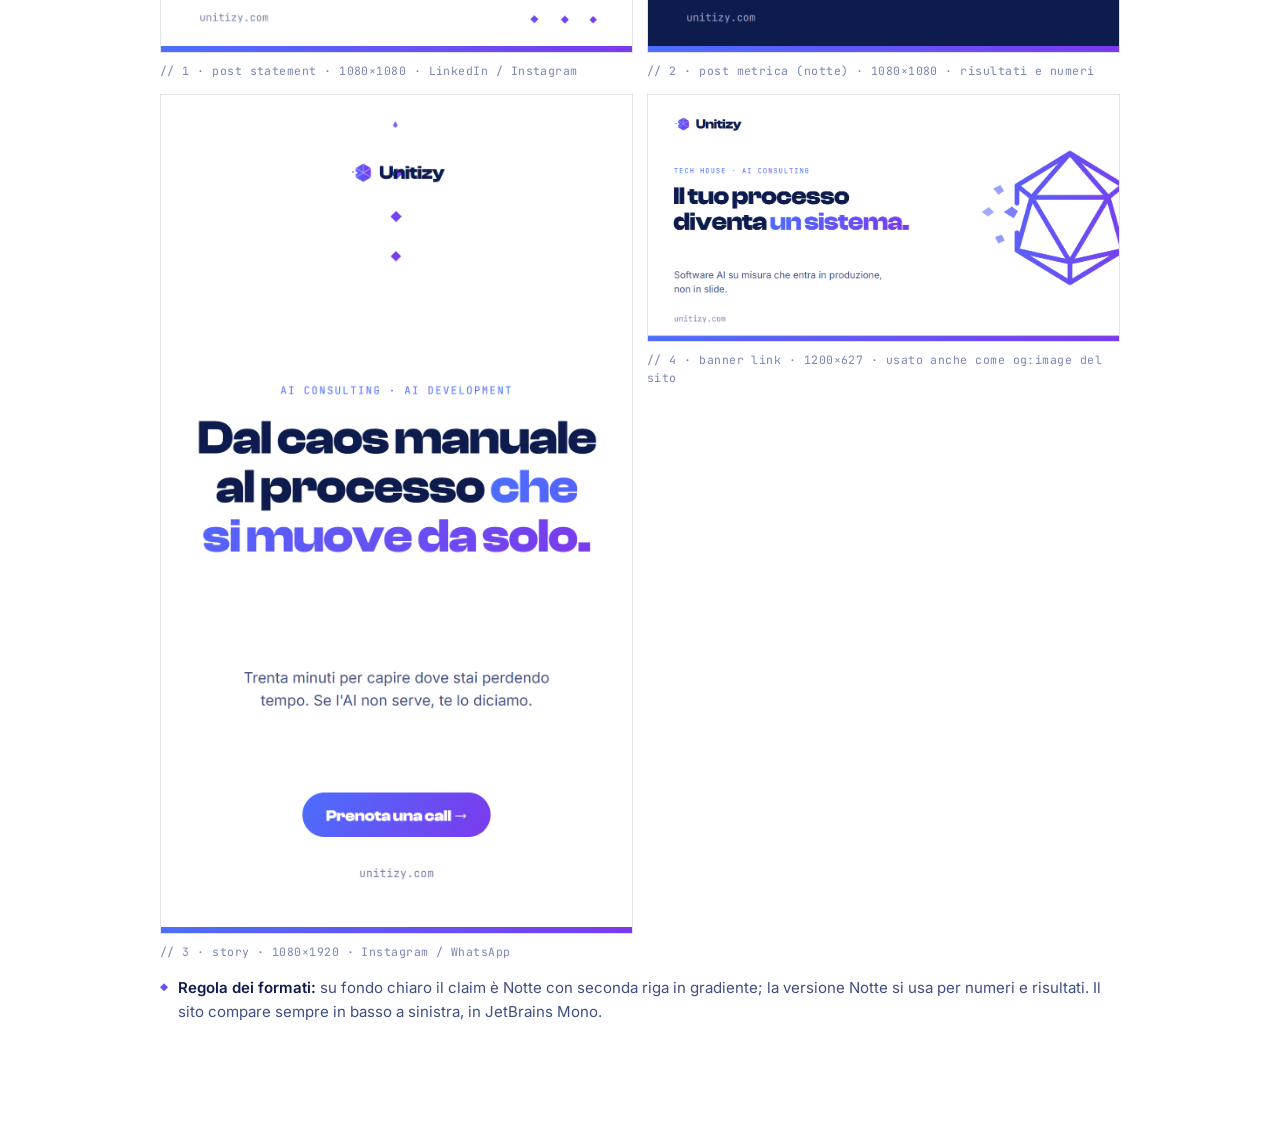
==== commit ad4a7f23: "Manuale: codificate le due regole implicite dello storytelling - Il movimento dei frammenti segue la" ====
--- a/brand.html
+++ b/brand.html
@@ -120,11 +120,11 @@
   <div><div class="sw" style="background:#7C3AED">#7C3AED · Intelligenza</div><div class="cap">// viola — fine del gradiente</div></div>
   <div><div class="sw" style="background:#0E1B4D">#0E1B4D · Notte</div><div class="cap">// testi e fondi scuri</div></div>
 </div>
-<p class="lead" style="margin-top:14px">Il gradiente corre <b>sempre da sinistra (blu) a destra (viola)</b>: è la direzione della trasformazione, dal caos al processo. Versione monocromatica ammessa solo in Notte #0E1B4D o bianco puro.</p>
+<p class="lead" style="margin-top:14px">Il gradiente corre <b>sempre da blu a viola</b>, mai invertito: la direzione fissa è ciò che rende il brand riconoscibile. La trasformazione caos→ordine è raccontata dalle <b>forme</b> (frammenti irregolari → geometrie perfette), non dai colori: il gradiente è l'energia costante che attraversa entrambe. Versione monocromatica ammessa solo in Notte #0E1B4D o bianco puro.</p>
 
 <!-- ══════════ MOTIF ══════════ -->
 <h2>5 · Il motivo dei frammenti</h2>
-<p class="lead">I frammenti non vivono solo nel logo: sono il pattern decorativo del brand — separatori, sfondi di slide, momenti di transizione. Sempre in movimento verso destra, sempre più ordinati man mano che avanzano.</p>
+<p class="lead">I frammenti non vivono solo nel logo: sono il pattern decorativo del brand — separatori, sfondi di slide, momenti di transizione. Si muovono sempre <b>nella direzione di lettura</b> — verso destra nei formati orizzontali, verso il basso in quelli verticali e nello scroll — e diventano più ordinati man mano che avanzano. Mai all'indietro, mai in dissoluzione.</p>
 <div class="card" style="padding:34px">
   <svg width="100%" height="40" viewBox="0 0 600 40" preserveAspectRatio="xMidYMid meet">
     <defs><linearGradient id="mg" gradientUnits="userSpaceOnUse" x1="0" y1="20" x2="600" y2="20"><stop offset="0" stop-color="#4C6FFF"/><stop offset="1" stop-color="#7C3AED"/></linearGradient></defs>
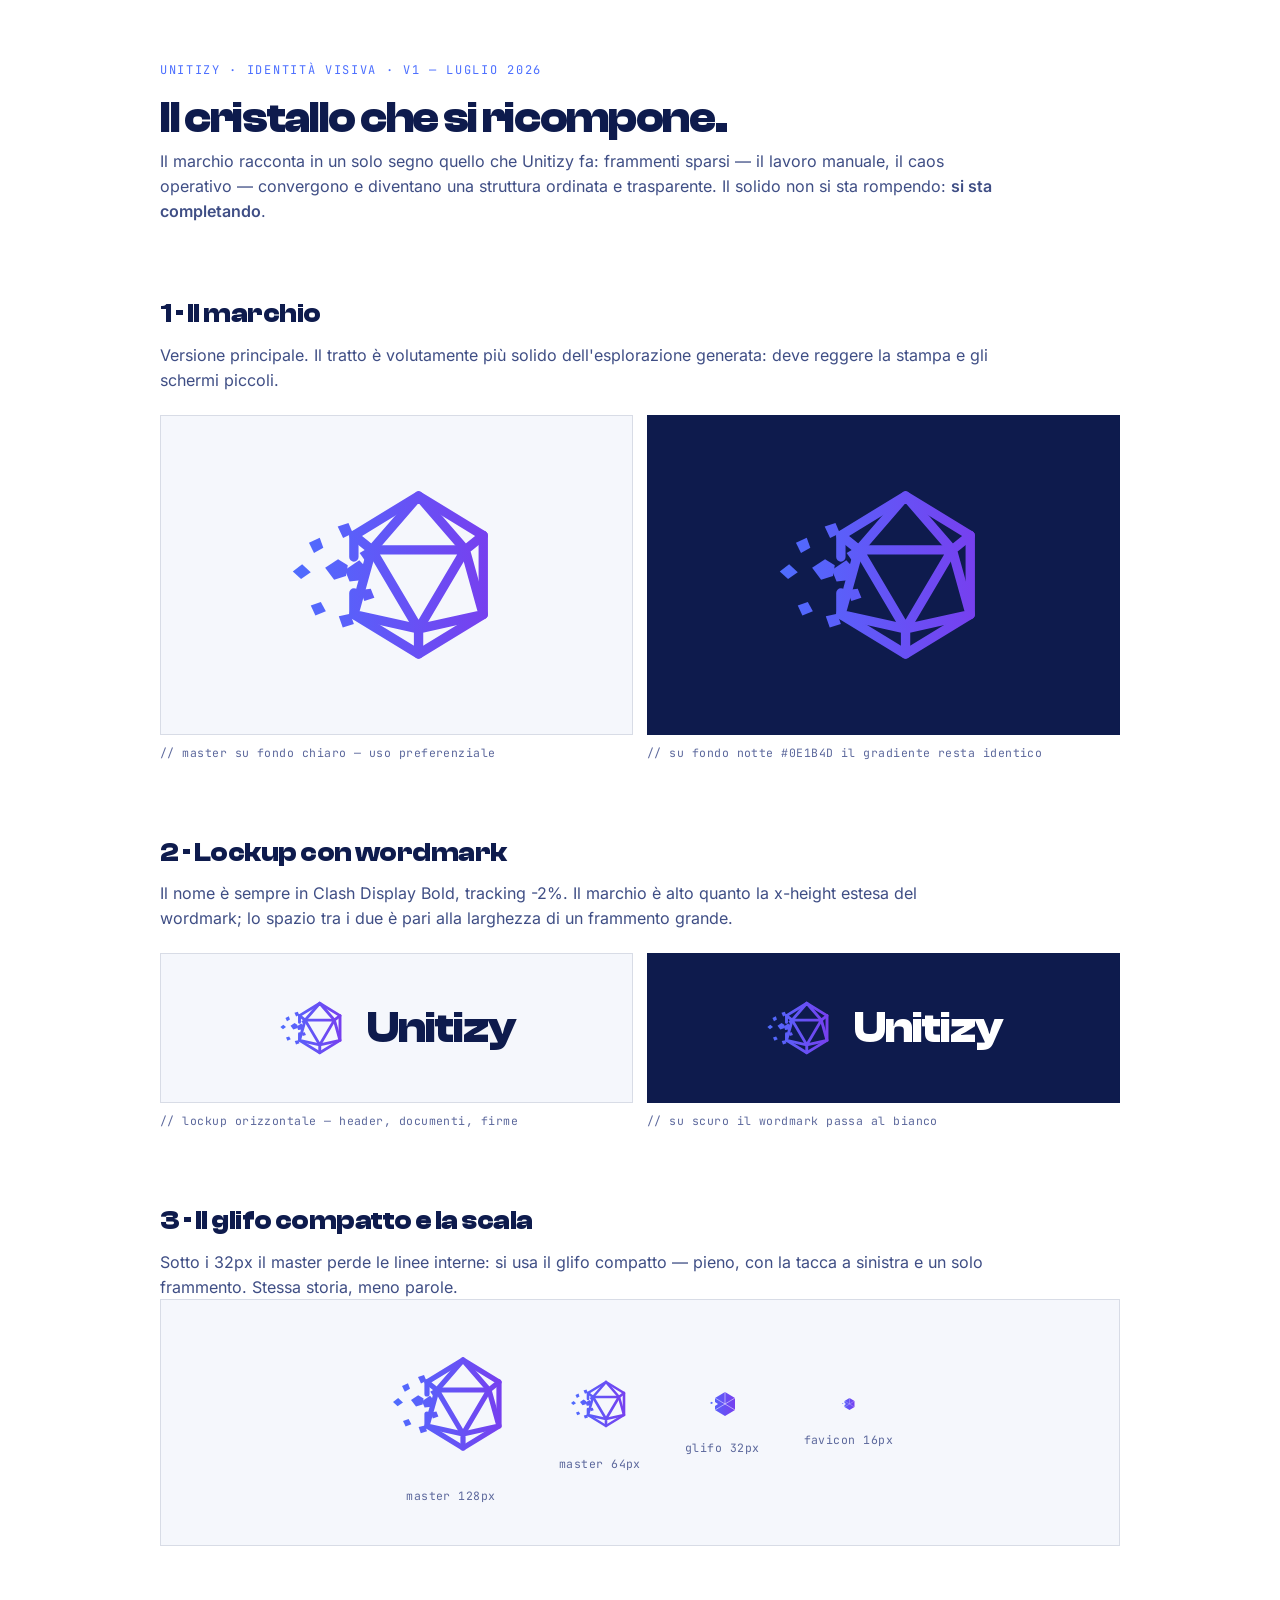
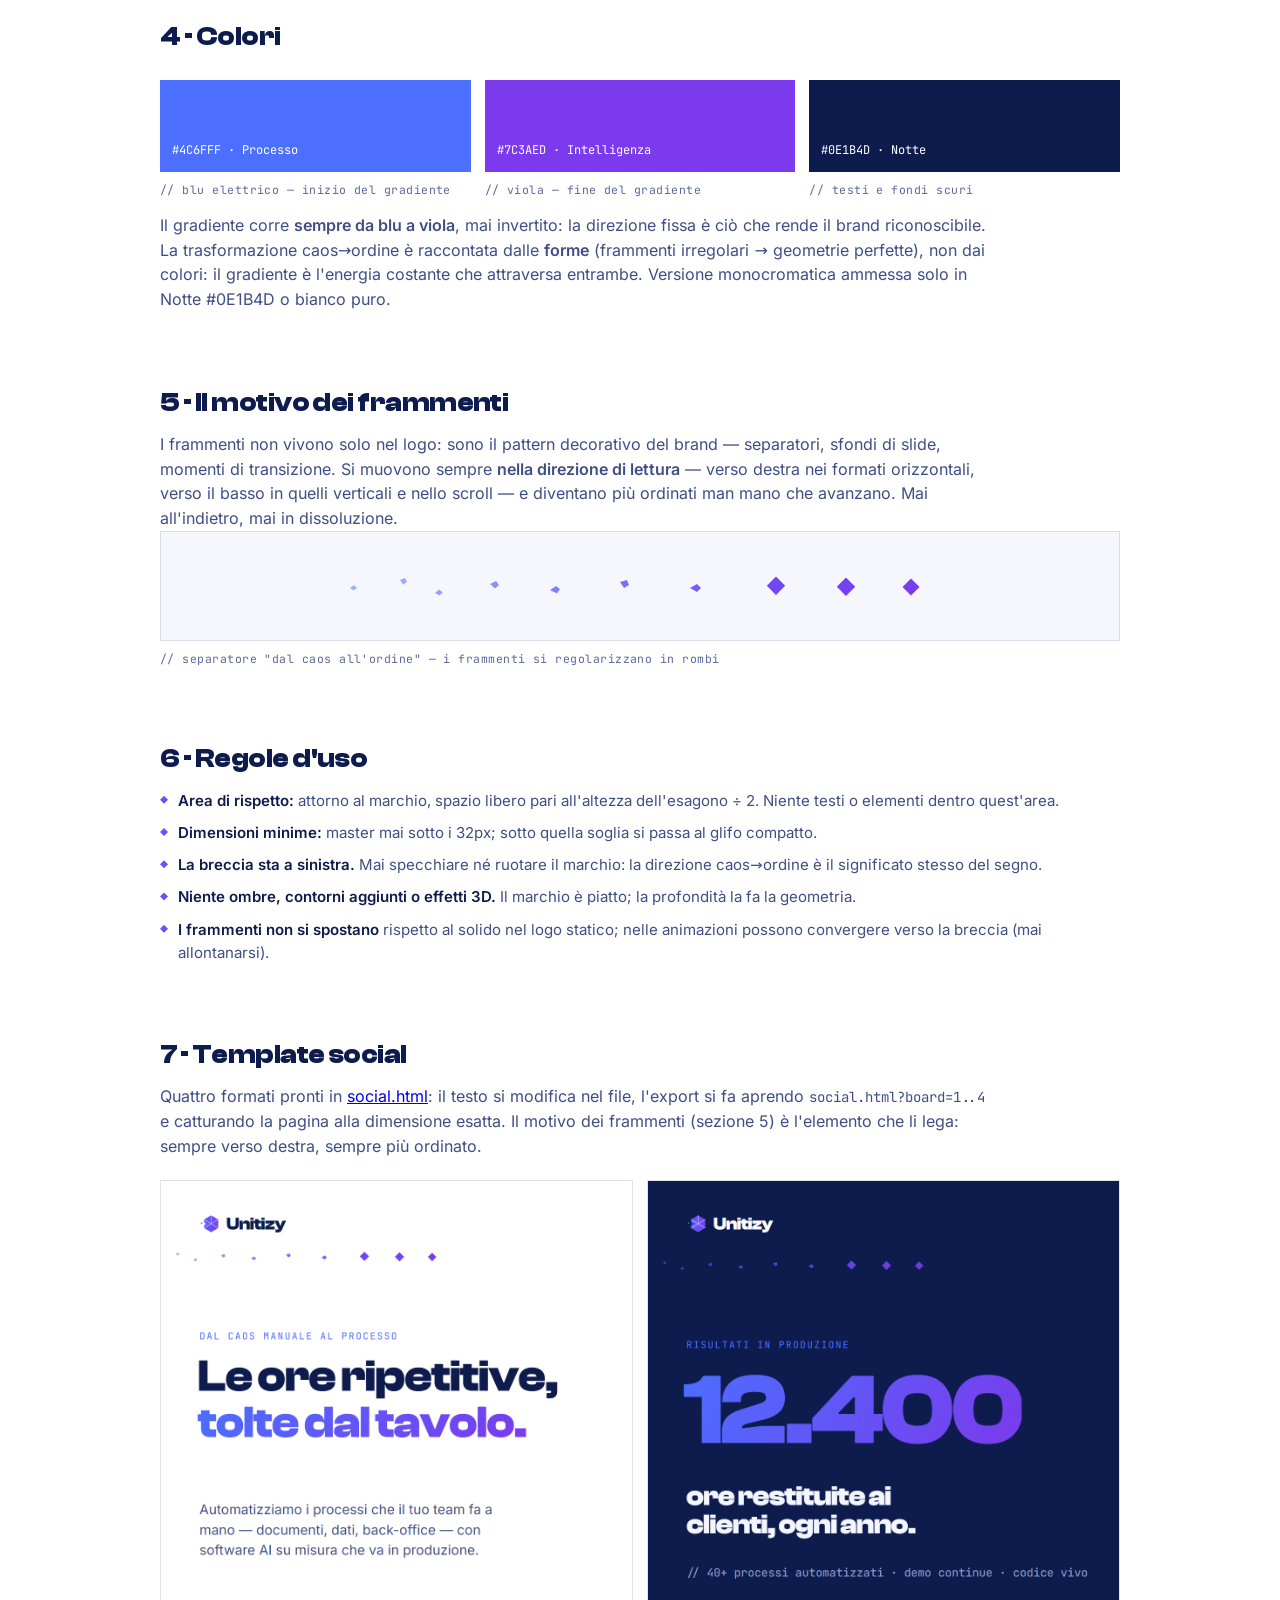
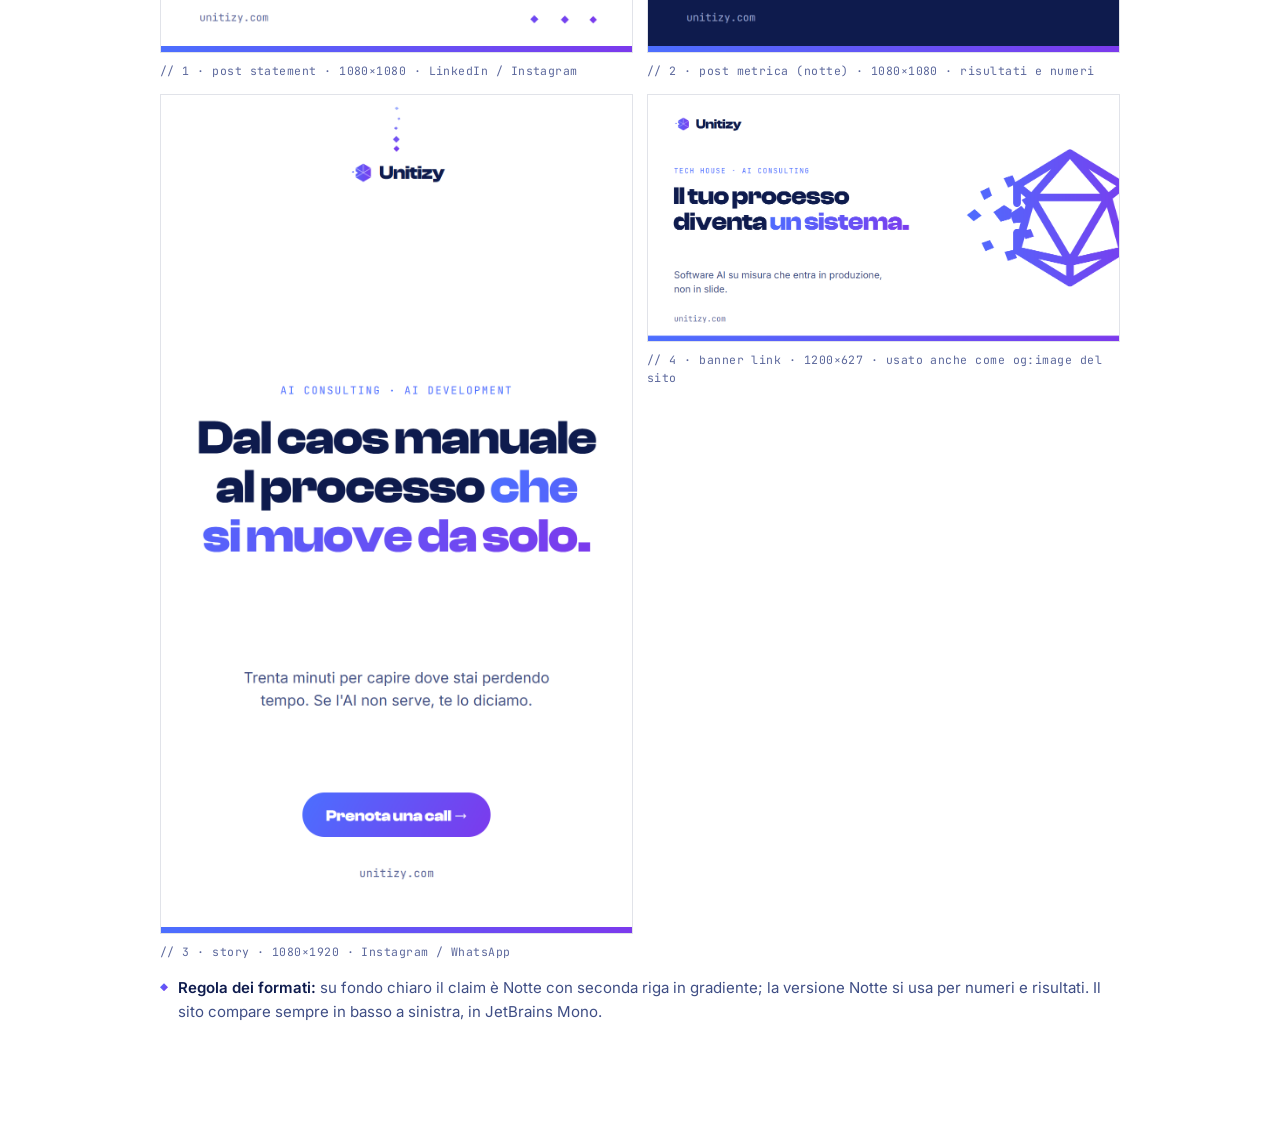
==== commit 09693e6f: "Bonifica completa dei finding della self-review Misura: Lighthouse mobile baseline 40/100 perf (LCP " ====
--- a/brand.html
+++ b/brand.html
@@ -11,7 +11,7 @@
 @font-face{font-family:'JetBrains Mono';font-style:normal;font-weight:400;font-display:swap;src:url(vendor/fonts/jetbrains-mono-400.woff2) format('woff2')}
 @font-face{font-family:'Clash Display';font-style:normal;font-weight:500;font-display:swap;src:url(vendor/fonts/clash-display-500.woff2) format('woff2')}
 @font-face{font-family:'Clash Display';font-style:normal;font-weight:700;font-display:swap;src:url(vendor/fonts/clash-display-700.woff2) format('woff2')}
-:root{--bg:#fff;--surface:#F5F7FC;--line:rgba(14,27,77,.12);--tx:#0E1B4D;--mut:#3F4E85;--dim:#7A85B3;--cy:#4C6FFF;--vi:#7C3AED;--grad:linear-gradient(120deg,#4C6FFF,#7C3AED);--dsp:'Clash Display',system-ui,sans-serif;--bd:'Inter',system-ui,sans-serif;--mo:'JetBrains Mono',ui-monospace,monospace}
+:root{--bg:#fff;--surface:#F5F7FC;--line:rgba(14,27,77,.12);--tx:#0E1B4D;--mut:#3F4E85;--dim:#5C689C;--cy:#4C6FFF;--vi:#7C3AED;--grad:linear-gradient(120deg,#4C6FFF,#7C3AED);--dsp:'Clash Display',system-ui,sans-serif;--bd:'Inter',system-ui,sans-serif;--mo:'JetBrains Mono',ui-monospace,monospace}
 *{box-sizing:border-box}
 body{margin:0;background:var(--bg);color:var(--tx);font-family:var(--bd);-webkit-font-smoothing:antialiased;line-height:1.55}
 main{max-width:1080px;margin:0 auto;padding:56px clamp(20px,5vw,60px) 90px}
@@ -40,45 +40,14 @@
 <!-- ══════════ MASTER ══════════ -->
 <h2>1 · Il marchio</h2>
 <p class="lead">Versione principale. Il tratto è volutamente più solido dell'esplorazione generata: deve reggere la stampa e gli schermi piccoli.</p>
-<svg width="0" height="0" style="position:absolute" aria-hidden="true">
-  <defs>
-    <linearGradient id="ug" gradientUnits="userSpaceOnUse" x1="0" y1="32" x2="64" y2="32">
-      <stop offset="0" stop-color="#4C6FFF"/><stop offset="1" stop-color="#7C3AED"/>
-    </linearGradient>
-    <!-- GLIFO MASTER: icosaedro outline con breccia a sinistra + frammenti in arrivo -->
-    <g id="u-mark">
-      <g fill="url(#ug)">
-        <path d="M3 31l2.6-2 2.4 2.2-2.7 1.9z"/>
-        <path d="M7.5 23l3-1.4 1 2.8-2.6 1.5z"/>
-        <path d="M8 40.5l2.8-1 1.4 2.6-2.9 1.2z"/>
-        <path d="M12 30l3.6-2.4 2.7 1.7-.5 3-3.3 1z"/>
-        <path d="M15.5 18.5l3-1 1.2 2.9-2.7 1.3z"/>
-        <path d="M15.8 43.5l3.2-.7 1 2.8-3.1 1z"/>
-        <path d="M17.5 30.6l4-2.7 2.2 2.3-1.3 3.2-3.6.4z"/>
-        <path d="M21.6 25.9l2.7-1.6 1.5 2.4-2.5 1.6z"/>
-        <path d="M21.8 36.2l2.9-.4 1 2.5-2.8.9z"/>
-      </g>
-      <g fill="none" stroke="url(#ug)" stroke-width="2.6" stroke-linejoin="round" stroke-linecap="round">
-        <path d="M38 10 L56 21 L56 43 L38 54 L20 43 L20 37 M20 27 L20 21 L38 10"/>
-        <path d="M25 25 L51 25 L38 47 Z"/>
-        <path d="M38 10 L25 25 M38 10 L51 25 M20 21 L25 25 M56 21 L51 25 M20 43 L25 25 M20 43 L38 47 M38 54 L38 47 M56 43 L38 47 M56 43 L51 25"/>
-      </g>
-    </g>
-    <!-- GLIFO COMPATTO (favicon / dimensioni piccole): pieno, con tacca -->
-    <g id="u-glyph">
-      <path d="M38 8 L58 20 V44 L38 56 L18 44 V36 L24 32 L18 28 V20 Z" fill="url(#ug)"/>
-      <path d="M38 8 V32 M38 32 L18 44 M38 32 L58 44 M38 32 L18 20 M38 32 L58 20" stroke="#fff" stroke-opacity=".5" stroke-width="2" fill="none"/>
-      <path d="M8 30l3.4-2.4 2.6 2.4-3 2.2z" fill="url(#ug)"/>
-    </g>
-  </defs>
-</svg>
+
 <div class="grid2">
   <div>
-    <div class="card" style="padding:44px"><svg width="230" height="230" viewBox="0 0 64 64" role="img" aria-label="Marchio Unitizy"><use href="#u-mark"/></svg></div>
+    <div class="card" style="padding:44px"><svg width="230" height="230" viewBox="0 0 64 64" role="img" aria-label="Marchio Unitizy"><use href="assets/brand/marks.svg#mark"/></svg></div>
     <div class="cap">// master su fondo chiaro — uso preferenziale</div>
   </div>
   <div>
-    <div class="card dark" style="padding:44px"><svg width="230" height="230" viewBox="0 0 64 64"><use href="#u-mark"/></svg></div>
+    <div class="card dark" style="padding:44px"><svg width="230" height="230" viewBox="0 0 64 64"><use href="assets/brand/marks.svg#mark"/></svg></div>
     <div class="cap">// su fondo notte #0E1B4D il gradiente resta identico</div>
   </div>
 </div>
@@ -89,14 +58,14 @@
 <div class="grid2">
   <div>
     <div class="card" style="gap:18px;padding:38px">
-      <svg width="72" height="72" viewBox="0 0 64 64"><use href="#u-mark"/></svg>
+      <svg width="72" height="72" viewBox="0 0 64 64"><use href="assets/brand/marks.svg#mark"/></svg>
       <span style="font-family:var(--dsp);font-weight:700;font-size:44px;letter-spacing:-.02em">Unitizy</span>
     </div>
     <div class="cap">// lockup orizzontale — header, documenti, firme</div>
   </div>
   <div>
     <div class="card dark" style="gap:18px;padding:38px">
-      <svg width="72" height="72" viewBox="0 0 64 64"><use href="#u-mark"/></svg>
+      <svg width="72" height="72" viewBox="0 0 64 64"><use href="assets/brand/marks.svg#mark"/></svg>
       <span style="font-family:var(--dsp);font-weight:700;font-size:44px;letter-spacing:-.02em;color:#fff">Unitizy</span>
     </div>
     <div class="cap">// su scuro il wordmark passa al bianco</div>
@@ -107,10 +76,10 @@
 <h2>3 · Il glifo compatto e la scala</h2>
 <p class="lead">Sotto i 32px il master perde le linee interne: si usa il glifo compatto — pieno, con la tacca a sinistra e un solo frammento. Stessa storia, meno parole.</p>
 <div class="card" style="gap:44px;padding:40px;flex-wrap:wrap">
-  <span style="display:flex;flex-direction:column;align-items:center;gap:10px"><svg width="128" height="128" viewBox="0 0 64 64"><use href="#u-mark"/></svg><span class="cap">master 128px</span></span>
-  <span style="display:flex;flex-direction:column;align-items:center;gap:10px"><svg width="64" height="64" viewBox="0 0 64 64"><use href="#u-mark"/></svg><span class="cap">master 64px</span></span>
-  <span style="display:flex;flex-direction:column;align-items:center;gap:10px"><svg width="32" height="32" viewBox="0 0 64 64"><use href="#u-glyph"/></svg><span class="cap">glifo 32px</span></span>
-  <span style="display:flex;flex-direction:column;align-items:center;gap:10px"><svg width="16" height="16" viewBox="0 0 64 64"><use href="#u-glyph"/></svg><span class="cap">favicon 16px</span></span>
+  <span style="display:flex;flex-direction:column;align-items:center;gap:10px"><svg width="128" height="128" viewBox="0 0 64 64"><use href="assets/brand/marks.svg#mark"/></svg><span class="cap">master 128px</span></span>
+  <span style="display:flex;flex-direction:column;align-items:center;gap:10px"><svg width="64" height="64" viewBox="0 0 64 64"><use href="assets/brand/marks.svg#mark"/></svg><span class="cap">master 64px</span></span>
+  <span style="display:flex;flex-direction:column;align-items:center;gap:10px"><svg width="32" height="32" viewBox="0 0 64 64"><use href="assets/brand/marks.svg#glyph"/></svg><span class="cap">glifo 32px</span></span>
+  <span style="display:flex;flex-direction:column;align-items:center;gap:10px"><svg width="16" height="16" viewBox="0 0 64 64"><use href="assets/brand/marks.svg#glyph"/></svg><span class="cap">favicon 16px</span></span>
 </div>
 
 <!-- ══════════ COLORI ══════════ -->
@@ -126,13 +95,7 @@
 <h2>5 · Il motivo dei frammenti</h2>
 <p class="lead">I frammenti non vivono solo nel logo: sono il pattern decorativo del brand — separatori, sfondi di slide, momenti di transizione. Si muovono sempre <b>nella direzione di lettura</b> — verso destra nei formati orizzontali, verso il basso in quelli verticali e nello scroll — e diventano più ordinati man mano che avanzano. Mai all'indietro, mai in dissoluzione.</p>
 <div class="card" style="padding:34px">
-  <svg width="100%" height="40" viewBox="0 0 600 40" preserveAspectRatio="xMidYMid meet">
-    <defs><linearGradient id="mg" gradientUnits="userSpaceOnUse" x1="0" y1="20" x2="600" y2="20"><stop offset="0" stop-color="#4C6FFF"/><stop offset="1" stop-color="#7C3AED"/></linearGradient></defs>
-    <g fill="url(#mg)">
-      <path d="M10 22l4-3 3 3-3.6 2.6z" opacity=".5"/><path d="M60 14l5-2 2 4-4 2.4z" opacity=".55"/><path d="M95 27l4-3.4 3.6 2.6-3 3.4z" opacity=".6"/><path d="M150 18l6-3 3 4-4 3.4z" opacity=".68"/><path d="M210 24l6-4 4 3-3 4.4z" opacity=".76"/><path d="M280 16l7-2 2 5-5 3z" opacity=".84"/><path d="M350 22l7-4 4 4-4 4z" opacity=".9"/>
-      <rect x="430" y="13" width="13" height="13" transform="rotate(45 436 19)"/><rect x="500" y="14" width="13" height="13" transform="rotate(45 506 20)"/><rect x="565" y="15" width="12" height="12" transform="rotate(45 571 21)"/>
-    </g>
-  </svg>
+  <svg width="100%" height="40" viewBox="0 0 600 40" preserveAspectRatio="xMidYMid meet"><use href="assets/brand/marks.svg#flow"/></svg>
 </div>
 <div class="cap">// separatore "dal caos all'ordine" — i frammenti si regolarizzano in rombi</div>
 
